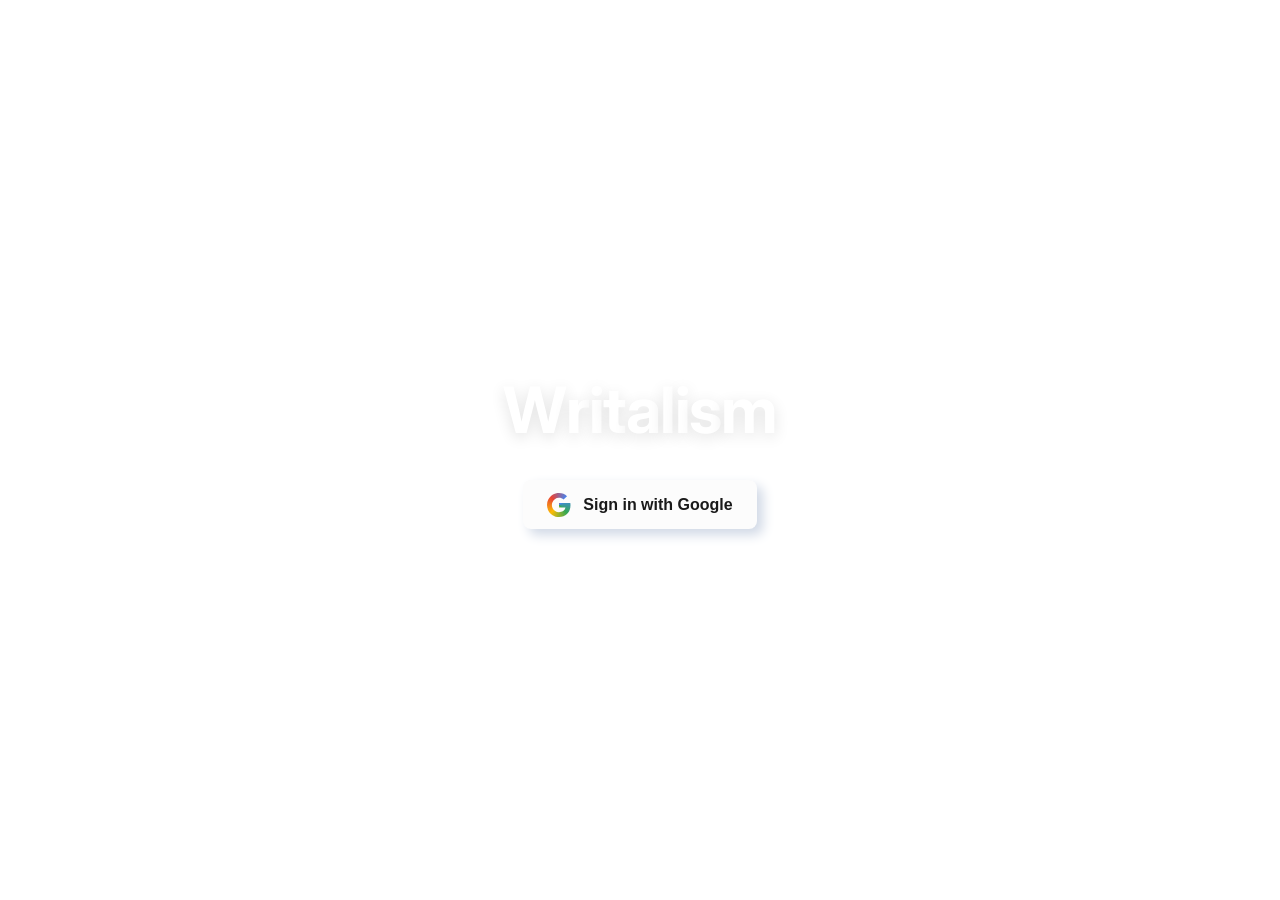
==== index.html @ 3e063fa2 "UI tweak: Update google logo to conic gradient, flat pure white background" ====
<!DOCTYPE html>
<html lang="en">
<head>
    <meta charset="UTF-8">
    <meta name="viewport" content="width=device-width, initial-scale=1.0">
    <title>Minimal Writing</title>
    <link href="https://fonts.googleapis.com/css2?family=Inter:wght@300;400;500;600&display=swap" rel="stylesheet">
    <link rel="stylesheet" href="style.css">
</head>
<body>
    <div id="login-screen">
        <div class="login-box">
            <h1 id="brand-title" class="split-text-anim">Writalism</h1>
            <button id="auth-button" class="neu-btn auth-btn">
                <div class="google-logo-gradient"></div>
                Sign in with Google
            </button>
        </div>
    </div>

    <div id="app" class="hidden">
        <button id="menu-toggle" class="icon-btn" aria-label="Toggle Menu">
            <svg viewBox="0 0 24 24" width="24" height="24" stroke="currentColor" stroke-width="2" fill="none"><line x1="3" y1="12" x2="21" y2="12"></line><line x1="3" y1="6" x2="21" y2="6"></line><line x1="3" y1="18" x2="21" y2="18"></line></svg>
        </button>

        <aside id="sidebar" class="sidebar">
            <div id="sidebar-pages" style="display: flex; flex-direction: column; flex: 1; overflow: hidden;">
                <div class="sidebar-header" style="justify-content: flex-end; padding-top: calc(2rem + 4px);">
                    <div style="display: flex; gap: 0.75rem;">
                        <button id="theme-toggle-btn" class="neu-btn" style="width: 40px; height: 40px; padding: 0;" title="Toggle Theme">
                            <svg class="sun-icon hidden" width="20" height="20" viewBox="0 0 24 24" fill="none" stroke="currentColor" stroke-width="2"><circle cx="12" cy="12" r="5"/><line x1="12" y1="1" x2="12" y2="3"/><line x1="12" y1="21" x2="12" y2="23"/><line x1="4.22" y1="4.22" x2="5.64" y2="5.64"/><line x1="18.36" y1="19.78" x2="19.78" y2="18.36"/><line x1="1" y1="12" x2="3" y2="12"/><line x1="21" y1="12" x2="23" y2="12"/><line x1="4.22" y1="19.78" x2="5.64" y2="18.36"/><line x1="18.36" y1="4.22" x2="19.78" y2="5.64"/></svg>
                            <svg class="moon-icon" width="20" height="20" viewBox="0 0 24 24" fill="none" stroke="currentColor" stroke-width="2"><path d="M21 12.79A9 9 0 1 1 11.21 3 7 7 0 0 0 21 12.79z"/></svg>
                        </button>
                        <button id="new-page-btn" class="neu-btn" style="width: 40px; height: 40px; padding: 0;" title="New Page">
                            <svg viewBox="0 0 24 24" width="20" height="20" stroke="currentColor" stroke-width="2" fill="none"><line x1="12" y1="5" x2="12" y2="19"></line><line x1="5" y1="12" x2="19" y2="12"></line></svg>
                        </button>
                    </div>
                </div>
                <div style="padding: 0 1.5rem 1rem; display: flex; flex-direction: column; gap: 0.5rem; margin-top: 1rem;">
                    <input type="text" id="page-search" placeholder="Search pages..." class="neu-input" style="padding: 0.6rem 1rem; font-size: 0.9rem;">
                    <select id="page-sort" class="neu-input" style="padding: 0.6rem 1rem; font-size: 0.9rem; width: 100%;">
                        <option value="edited-new">Edited (Newest)</option>
                        <option value="edited-old">Edited (Oldest)</option>
                        <option value="created-new">Created (Newest)</option>
                        <option value="created-old">Created (Oldest)</option>
                    </select>
                </div>
                <ul id="page-list" class="page-list">
                    <!-- Pages will be populated here -->
                </ul>
                <div class="sidebar-footer" style="display: flex; flex-direction: column; gap: 1rem; padding: 1.5rem; border-top: none; background: transparent;">
                    <button id="settings-btn" class="neu-btn" style="width: 100%; padding: 0.8rem; font-size: 0.95rem; font-weight: 600;">Settings</button>
                    <button id="logout-btn" class="neu-btn" style="width: 100%; padding: 0.8rem; font-size: 0.95rem; font-weight: 600;">Log out</button>
                </div>
            </div>

            <div id="sidebar-settings" class="hidden" style="display: flex; flex-direction: column; flex: 1; overflow: hidden; padding-top: calc(2rem + 48px + 1rem);">
                <div class="settings-scroll" id="settings-container">
                    <!-- Settings populated by JS -->
                </div>
            </div>
        </aside>

        <main class="main-content">
            <textarea id="page-title" class="page-title-input" placeholder="Page Title" rows="1" autocomplete="off"></textarea>
            <div id="editor" class="editor" contenteditable="true" placeholder="Start writing... Type @ for formatting"></div>
        </main>
        
        <div id="format-menu" class="format-menu hidden">
            <!-- Format options populated by JS -->
        </div>
    </div>

    <!-- Modals -->
    <div id="delete-modal" class="modal hidden">
        <div class="modal-content">
            <h3>Are you sure?</h3>
            <p>This page will be permanently deleted.</p>
            <div class="modal-actions">
                <button id="cancel-delete-btn" class="btn secondary">No, cancel</button>
                <button id="confirm-delete-btn" class="btn danger">Yes, delete</button>
            </div>
        </div>
    </div>



    <script src="app.js"></script>
</body>
</html>
---- style.css ----
:root {
    --bg-color: #fcfcfc;
    --text-color: #1a1a1a;
    --sidebar-bg: rgba(255, 255, 255, 0.85);
    --sidebar-border: #eaeaea;
    --primary-color: #3b82f6;
    --danger-color: #ef4444;
    --hover-bg: #f3f4f6;
    --font-family: 'Inter', sans-serif;
    --glass-blur: blur(16px);
    
    /* Typography Settings Defaults */
    --title-font: 'Inter'; --title-weight: 700; --title-size: 2.8rem;
    --h1-font: 'Inter'; --h1-weight: 700; --h1-size: 2.5rem;
    --h2-font: 'Inter'; --h2-weight: 600; --h2-size: 2rem;
    --h3-font: 'Inter'; --h3-weight: 500; --h3-size: 1.5rem;
    --h4-font: 'Inter'; --h4-weight: 500; --h4-size: 1.2rem;
    --body-font: 'Inter'; --body-weight: 400; --body-size: 1.1rem;
    --bullet-font: 'Inter'; --bullet-weight: 400; --bullet-size: 1rem;
    --alpha-font: 'Inter'; --alpha-weight: 400; --alpha-size: 1rem;
    --num-font: 'Inter'; --num-weight: 400; --num-size: 1rem;
    --quote-font: 'Inter'; --quote-weight: 400; --quote-size: 1.1rem;
    --code-font: 'monospace'; --code-weight: 400; --code-size: 0.9rem;
    
    /* Neumorphism Colors (Light) */
    --neu-bg: #f0f3f6;
    --neu-light: #ffffff;
    --neu-dark: #d1d9e6;
    --neu-shadow: 6px 6px 12px var(--neu-dark), -6px -6px 12px var(--neu-light);
    --neu-inner-shadow: inset 4px 4px 8px var(--neu-dark), inset -4px -4px 8px var(--neu-light);
}

* { box-sizing: border-box; margin: 0; padding: 0; }
body {
    font-family: var(--font-family);
    background-color: var(--bg-color);
    color: var(--text-color);
    overflow: hidden;
    height: 100vh;
}

.hidden { display: none !important; }

/* Login Screen */
#login-screen {
    display: flex;
    justify-content: center;
    align-items: center;
    height: 100vh;
    background: #ffffff;
}
.login-box {
    background: #ffffff;
    padding: 4rem 3rem;
    text-align: center;
    display: flex;
    flex-direction: column;
    align-items: center;
    min-width: 400px;
}
#brand-title {
    margin-bottom: 2rem; 
    font-weight: 700; 
    letter-spacing: -0.02em;
    font-size: 4rem;
    color: #ffffff;
    text-shadow: 0px 4px 15px rgba(0,0,0,0.12);
    display: flex;
    justify-content: center;
}

/* Google Auth Button */
.auth-btn {
    display: flex;
    align-items: center;
    gap: 0.75rem;
    padding: 0.8rem 1.5rem;
    font-size: 1rem;
    font-weight: 600;
    color: #555;
}
.google-logo-gradient {
    width: 24px;
    height: 24px;
    background: conic-gradient(from -45deg, #EA4335, #4285F4, #34A853, #FBBC05, #EA4335);
    mask-image: url('data:image/svg+xml;charset=US-ASCII,%3Csvg%20xmlns%3D%22http%3A%2F%2Fwww.w3.org%2F2000%2Fsvg%22%20viewBox%3D%220%200%2048%2048%22%3E%3Cpath%20d%3D%22M46.98%2024.55c0-1.57-.15-3.09-.38-4.55H24v9.02h12.94c-.58%202.96-2.26%205.48-4.78%207.18l7.73%206c4.51-4.18%207.09-10.36%207.09-17.65z%20M10.53%2028.59c-.48-1.45-.76-2.99-.76-4.59s.27-3.14.76-4.59l-7.98-6.19C.92%2016.46%200%2020.12%200%2024c0%203.88.92%207.54%202.56%2010.78l7.97-6.19z%20M24%209.5c3.54%200%206.71%201.22%209.21%203.6l6.85-6.85C35.9%202.38%2030.47%200%2024%200%2014.62%200%206.51%205.38%202.56%2013.22l7.98%206.19C12.43%2013.72%2017.74%209.5%2024%209.5z%20M24%2048c6.48%200%2011.93-2.13%2015.89-5.81l-7.73-6c-2.15%201.45-4.92%202.3-8.16%202.3-6.26%200-11.57-4.22-13.47-9.91l-7.98%206.19C6.51%2042.62%2014.62%2048%2024%2048z%22%2F%3E%3C%2Fsvg%3E');
    mask-size: cover;
    -webkit-mask-image: url('data:image/svg+xml;charset=US-ASCII,%3Csvg%20xmlns%3D%22http%3A%2F%2Fwww.w3.org%2F2000%2Fsvg%22%20viewBox%3D%220%200%2048%2048%22%3E%3Cpath%20d%3D%22M46.98%2024.55c0-1.57-.15-3.09-.38-4.55H24v9.02h12.94c-.58%202.96-2.26%205.48-4.78%207.18l7.73%206c4.51-4.18%207.09-10.36%207.09-17.65z%20M10.53%2028.59c-.48-1.45-.76-2.99-.76-4.59s.27-3.14.76-4.59l-7.98-6.19C.92%2016.46%200%2020.12%200%2024c0%203.88.92%207.54%202.56%2010.78l7.97-6.19z%20M24%209.5c3.54%200%206.71%201.22%209.21%203.6l6.85-6.85C35.9%202.38%2030.47%200%2024%200%2014.62%200%206.51%205.38%202.56%2013.22l7.98%206.19C12.43%2013.72%2017.74%209.5%2024%209.5z%20M24%2048c6.48%200%2011.93-2.13%2015.89-5.81l-7.73-6c-2.15%201.45-4.92%202.3-8.16%202.3-6.26%200-11.57-4.22-13.47-9.91l-7.98%206.19C6.51%2042.62%2014.62%2048%2024%2048z%22%2F%3E%3C%2Fsvg%3E');
    -webkit-mask-size: cover;
}

/* Split Text Animation */
.char {
    display: inline-block;
    opacity: 0;
    transform: translateY(20px);
    animation: splitPop 0.6s cubic-bezier(0.175, 0.885, 0.32, 1.275) forwards;
}
@keyframes splitPop {
    to { opacity: 1; transform: translateY(0); }
}
.btn {
    padding: 0.75rem 1.5rem;
    border-radius: 8px;
    border: none;
    font-weight: 500;
    cursor: pointer;
    transition: all 0.2s ease;
    font-family: var(--font-family);
    font-size: 1rem;
}
.btn.primary { background: var(--primary-color); color: white; }
.btn.primary:hover { opacity: 0.9; transform: translateY(-1px); }
.btn.danger { background: var(--danger-color); color: white; }
.btn.danger:hover { opacity: 0.9; }
.btn.secondary { background: var(--hover-bg); color: var(--text-color); }
.btn.secondary:hover { background: #e5e7eb; }
.btn.text-btn { background: none; color: #666; padding: 0.5rem; text-align: left; }
.btn.text-btn:hover { color: var(--text-color); background: var(--hover-bg); }

/* Layout */
#app {
    display: flex;
    height: 100vh;
    transition: transform 0.3s ease;
}

#menu-toggle {
    position: fixed;
    top: 2rem;
    left: 2rem;
    z-index: 100;
    width: 48px;
    height: 48px;
    background: var(--bg-color);
    border-radius: 50%;
    box-shadow: var(--neu-shadow);
    display: flex;
    align-items: center;
    justify-content: center;
    transition: all 0.3s ease;
    border: none;
    color: var(--text-color);
    cursor: pointer;
}
#menu-toggle:active {
    box-shadow: var(--neu-inner-shadow);
}
#menu-toggle.fade-out {
    opacity: 0;
    pointer-events: none;
}

/* Sidebar */
.sidebar {
    width: 320px;
    background: var(--sidebar-bg);
    border-right: 1px solid var(--sidebar-border);
    display: flex;
    flex-direction: column;
    position: absolute;
    left: -320px;
    top: 0;
    bottom: 0;
    z-index: 90;
    transition: left 0.3s cubic-bezier(0.4, 0, 0.2, 1);
}
.sidebar.open { left: 0; }

.sidebar-header {
    padding: 2rem 1.5rem 1.5rem 5rem;
    display: flex;
    justify-content: space-between;
    align-items: center;
}
.sidebar-header h2 { font-size: 1.25rem; font-weight: 600; color: #333; }
.icon-btn {
    background: none; border: none; cursor: pointer; color: #666;
    display: flex; align-items: center; justify-content: center;
    border-radius: 6px; padding: 6px; transition: 0.2s;
}
.icon-btn:hover { background: var(--hover-bg); color: var(--text-color); }

.page-list {
    list-style: none;
    flex: 1;
    overflow-y: auto;
    padding: 0 1rem;
}
.page-item {
    display: flex;
    justify-content: space-between;
    align-items: center;
    padding: 0.8rem 1rem;
    border-radius: 8px;
    cursor: pointer;
    transition: background 0.2s, transform 0.1s;
    margin-bottom: 0.25rem;
    color: #444;
}
.page-item:hover { background: var(--hover-bg); color: #111; }
.page-item.active { background: #eef2ff; color: var(--primary-color); font-weight: 500; }
.page-item .page-name {
    white-space: nowrap; overflow: hidden; text-overflow: ellipsis;
    font-size: 0.95rem; font-weight: 500;
}
.page-meta {
    font-size: 0.75rem; color: #888; margin-top: 0.25rem; line-height: 1.3;
}
.page-menu-btn { opacity: 0; align-self: flex-start; margin-top: 0.2rem; }
.page-item:hover .page-menu-btn, .page-item.active .page-menu-btn { opacity: 1; }
.page-menu-dropdown {
    position: absolute;
    background: white;
    border: 1px solid var(--sidebar-border);
    border-radius: 8px;
    box-shadow: 0 10px 25px rgba(0,0,0,0.1);
    z-index: 110;
    padding: 0.5rem;
    display: none;
    flex-direction: column;
    min-width: 120px;
}
.page-menu-dropdown.show { display: flex; animation: fadeIn 0.15s ease-out; }
@keyframes fadeIn { from { opacity: 0; transform: translateY(-5px); } to { opacity: 1; transform: translateY(0); } }
.page-menu-dropdown button {
    background: none; border: none; padding: 0.6rem 1rem;
    text-align: left; cursor: pointer; border-radius: 6px;
    font-family: var(--font-family); font-size: 0.9rem;
    color: var(--text-color);
    transition: background 0.1s;
}
.page-menu-dropdown button:hover { background: var(--hover-bg); }
.page-menu-dropdown button.delete { color: var(--danger-color); }

.sidebar-footer {
    padding: 1.5rem;
    display: flex;
    flex-direction: column;
    gap: 0.5rem;
}

/* Main Content */
.main-content {
    flex: 1;
    padding: 6rem 15% 4rem;
    overflow-y: auto;
    transition: margin-left 0.3s cubic-bezier(0.4, 0, 0.2, 1);
    background: var(--bg-color);
}
.sidebar.open ~ .main-content { margin-left: 320px; }

.page-title-input {
    width: 100%;
    border: none;
    outline: none;
    background: transparent;
    font-family: var(--title-font);
    font-weight: var(--title-weight);
    font-size: var(--title-size);
    color: var(--text-color);
    margin-bottom: 0.5rem;
    letter-spacing: -0.02em;
    line-height: 1.2;
    resize: none;
    overflow: hidden;
}
.page-title-input::placeholder { color: #ccc; }

.editor {
    min-height: 60vh;
    outline: none;
}
.editor[placeholder]:empty:before {
    content: attr(placeholder);
    color: #a0a0a0;
    cursor: text;
}
.editor > * {
    margin-bottom: 1em;
    line-height: 1.6;
}
.editor div, .editor p, .editor span {
    font-family: var(--body-font) !important;
    font-weight: var(--body-weight);
    font-size: var(--body-size) !important;
}
.editor h1, .editor h1 span { font-family: var(--h1-font) !important; font-weight: var(--h1-weight); font-size: var(--h1-size) !important; margin: 1.5em 0 0.5em; line-height: 1.2; letter-spacing: -0.02em; }
.editor h2, .editor h2 span { font-family: var(--h2-font) !important; font-weight: var(--h2-weight); font-size: var(--h2-size) !important; margin: 1.5em 0 0.5em; line-height: 1.3; letter-spacing: -0.01em; }
.editor h3, .editor h3 span { font-family: var(--h3-font) !important; font-weight: var(--h3-weight); font-size: var(--h3-size) !important; margin: 1.2em 0 0.5em; line-height: 1.4; }
.editor h4, .editor h4 span { font-family: var(--h4-font) !important; font-weight: var(--h4-weight); font-size: var(--h4-size) !important; margin: 1.2em 0 0.5em; line-height: 1.4; }
.editor blockquote, .editor blockquote div, .editor blockquote p, .editor blockquote span {
    font-family: var(--quote-font) !important; 
    font-weight: var(--quote-weight); 
    font-size: var(--quote-size) !important;
}
.editor blockquote {
    border-left: 2px solid #ccc;
    padding-left: 1rem; margin: 1.5em 0; color: #555; font-style: italic;
}
.editor .code-block {
    font-family: var(--code-font); font-weight: var(--code-weight); font-size: var(--code-size);
    background: #1e1e1e; color: #d4d4d4; padding: 1.25rem; border-radius: 8px; overflow-x: auto;
    margin: 1.5em 0; line-height: 1.5;
}
.editor ul { padding-left: 1.5rem; margin-bottom: 1em; }
.editor ol { padding-left: 1.5rem; margin-bottom: 1em; }
.editor ul li { font-family: var(--bullet-font); font-size: var(--bullet-size); font-weight: var(--bullet-weight); margin-bottom: 0.5em; line-height: 1.6;}
.editor ol li { font-family: var(--num-font); font-size: var(--num-size); font-weight: var(--num-weight); margin-bottom: 0.5em; line-height: 1.6;}
.editor ol[type="A"] li { font-family: var(--alpha-font); font-size: var(--alpha-size); font-weight: var(--alpha-weight); }

/* Modals */
.modal {
    position: fixed; top: 0; left: 0; right: 0; bottom: 0;
    background: rgba(0,0,0,0.3);
    backdrop-filter: blur(5px);
    -webkit-backdrop-filter: blur(5px);
    display: flex; justify-content: center; align-items: center;
    z-index: 200;
    opacity: 1; transition: opacity 0.2s;
}
.modal.hidden { opacity: 0; pointer-events: none; }
.modal-content {
    background: white; padding: 2.5rem; border-radius: 16px;
    box-shadow: 0 20px 50px rgba(0,0,0,0.15);
    width: 90%; max-width: 420px;
    transform: translateY(0); transition: transform 0.3s cubic-bezier(0.4, 0, 0.2, 1);
}
.modal.hidden .modal-content { transform: translateY(20px); }
.modal-content h3 { margin-bottom: 0.75rem; font-size: 1.5rem; font-weight: 600; }
.modal-content p { color: #666; margin-bottom: 2rem; line-height: 1.5; }
.modal-actions { display: flex; justify-content: flex-end; gap: 1rem; }

.settings-scroll { overflow-y: auto; flex: 1; margin-bottom: 0rem; padding-right: 1rem; padding-left: 0.5rem; display: flex; flex-direction: column; gap: 1rem; }
.settings-scroll::-webkit-scrollbar { width: 4px; }
.settings-scroll::-webkit-scrollbar-thumb { background: #ddd; border-radius: 4px; }

.setting-group { 
    background: var(--bg-color); 
    padding: 1.5rem; 
    border-radius: 16px; 
    box-shadow: var(--neu-shadow); 
    margin-bottom: 1rem; 
    border: none;
}
.setting-group h4 { margin-bottom: 1rem; font-weight: 600; color: var(--primary-color); font-size: 1.1rem; }
.setting-row { display: flex; flex-direction: column; gap: 0.5rem; margin-bottom: 1.25rem; }
.setting-row:last-child { margin-bottom: 0; }
.setting-row label { font-size: 0.8rem; color: #777; font-weight: 600; text-transform: uppercase; letter-spacing: 0.05em; margin-left: 0.2rem; }

/* Neumorphic UI Elements */
.neu-input {
    background: var(--bg-color);
    border: none;
    border-radius: 8px;
    padding: 0.75rem 1rem;
    color: var(--text-color);
    box-shadow: var(--neu-inner-shadow);
    outline: none;
    font-family: var(--font-family);
    transition: all 0.2s ease;
    appearance: none;
    width: 100%;
}
.neu-input:focus {
    box-shadow: inset 5px 5px 10px var(--neu-dark), inset -5px -5px 10px var(--neu-light);
}

.neu-btn {
    background: var(--bg-color);
    border: none;
    border-radius: 8px;
    color: var(--text-color);
    box-shadow: var(--neu-shadow);
    cursor: pointer;
    display: flex; align-items: center; justify-content: center;
    transition: all 0.1s ease;
}
.neu-btn:active {
    box-shadow: var(--neu-inner-shadow);
}
select.neu-input {
    appearance: none;
    background-image: url("data:image/svg+xml;charset=US-ASCII,%3Csvg%20xmlns%3D%22http%3A%2F%2Fwww.w3.org%2F2000%2Fsvg%22%20width%3D%2224%22%20height%3D%2224%22%20viewBox%3D%220%200%2024%2024%22%20fill%3D%22none%22%20stroke%3D%22%23666666%22%20stroke-width%3D%222%22%20stroke-linecap%3D%22round%22%20stroke-linejoin%3D%22round%22%3E%3Cpolyline%20points%3D%226%209%2012%2015%2018%209%22%3E%3C%2Fpolyline%3E%3C%2Fsvg%3E");
    background-repeat: no-repeat;
    background-position: right 1rem center;
    background-size: 1rem;
    padding-right: 2.5rem;
}
.setting-row select { appearance: none; }


@media (max-width: 768px) {
    .main-content { padding: 5rem 5% 2rem; }
    .sidebar.open ~ .main-content { margin-left: 0; }
}

/* @ Format Menu */
.format-menu {
    position: absolute;
    background: rgba(255, 255, 255, 0.95);
    backdrop-filter: var(--glass-blur);
    border: 1px solid var(--sidebar-border);
    border-radius: 12px;
    box-shadow: 0 12px 36px rgba(0,0,0,0.15);
    width: 160px;
    max-height: 240px;
    overflow-y: auto;
    z-index: 150;
    padding: 0.25rem;
    animation: fadeIn 0.15s ease-out;
}
.format-menu::-webkit-scrollbar { width: 6px; }
.format-menu::-webkit-scrollbar-thumb { background: #ccc; border-radius: 3px; }
.format-item {
    padding: 0.5rem;
    border-radius: 6px;
    cursor: pointer;
    transition: background 0.1s;
}
.format-item:hover, .format-item.selected {
    background: var(--hover-bg);
}
.format-item .f-title { font-weight: 500; font-size: 0.95rem; color: #222; }
.format-item .f-desc { font-size: 0.8rem; color: #777; margin-top: 0.2rem; }


body.dark-mode {
    --bg-color: #000000;
    --text-color: #a0a0a0;
    --sidebar-bg: #000000;
    --sidebar-border: #151515;
    --hover-bg: #111111;
    
    --neu-light: #151515;
    --neu-dark: #000000;
    --neu-shadow: 6px 6px 12px var(--neu-dark), -6px -6px 12px var(--neu-light);
    --neu-inner-shadow: inset 4px 4px 8px var(--neu-dark), inset -4px -4px 8px var(--neu-light);
}
body.dark-mode .sidebar-header h2,
body.dark-mode .page-item,
body.dark-mode .setting-group h4,
body.dark-mode .format-item .f-title {
    color: #a0a0a0;
}
body.dark-mode .page-item:hover,
body.dark-mode .page-item.active {
    color: #fff;
}
body.dark-mode .page-item.active {
    background: #1a1a1a;
}
body.dark-mode #login-screen {
    background: var(--bg-color);
}
body.dark-mode .login-box,
body.dark-mode .modal-content,
body.dark-mode .page-menu-dropdown,
body.dark-mode .format-menu {
    background: #0a0a0a;
    border-color: #222;
    color: #a0a0a0;
}
body.dark-mode .login-box {
    background: var(--bg-color);
}
body.dark-mode #brand-title {
    color: var(--bg-color);
    text-shadow: 0px 4px 15px rgba(255,255,255,0.12);
}
body.dark-mode .setting-group {
    background: var(--bg-color);
}
body.dark-mode .page-meta {
    color: #666;
}
body.dark-mode select.neu-input {
    background-image: url("data:image/svg+xml;charset=US-ASCII,%3Csvg%20xmlns%3D%22http%3A%2F%2Fwww.w3.org%2F2000%2Fsvg%22%20width%3D%2224%22%20height%3D%2224%22%20viewBox%3D%220%200%2024%2024%22%20fill%3D%22none%22%20stroke%3D%22%23a0a0a0%22%20stroke-width%3D%222%22%20stroke-linecap%3D%22round%22%20stroke-linejoin%3D%22round%22%3E%3Cpolyline%20points%3D%226%209%2012%2015%2018%209%22%3E%3C%2Fpolyline%3E%3C%2Fsvg%3E");
}
body.dark-mode .editor .code-block {
    background: #252525;
    color: #d4d4d4;
    border: 1px solid #333;
}
body.dark-mode .editor blockquote {
    border-left-color: #fff;
}
body.dark-mode #theme-select {
    background: #000 !important;
    color: #a0a0a0;
}
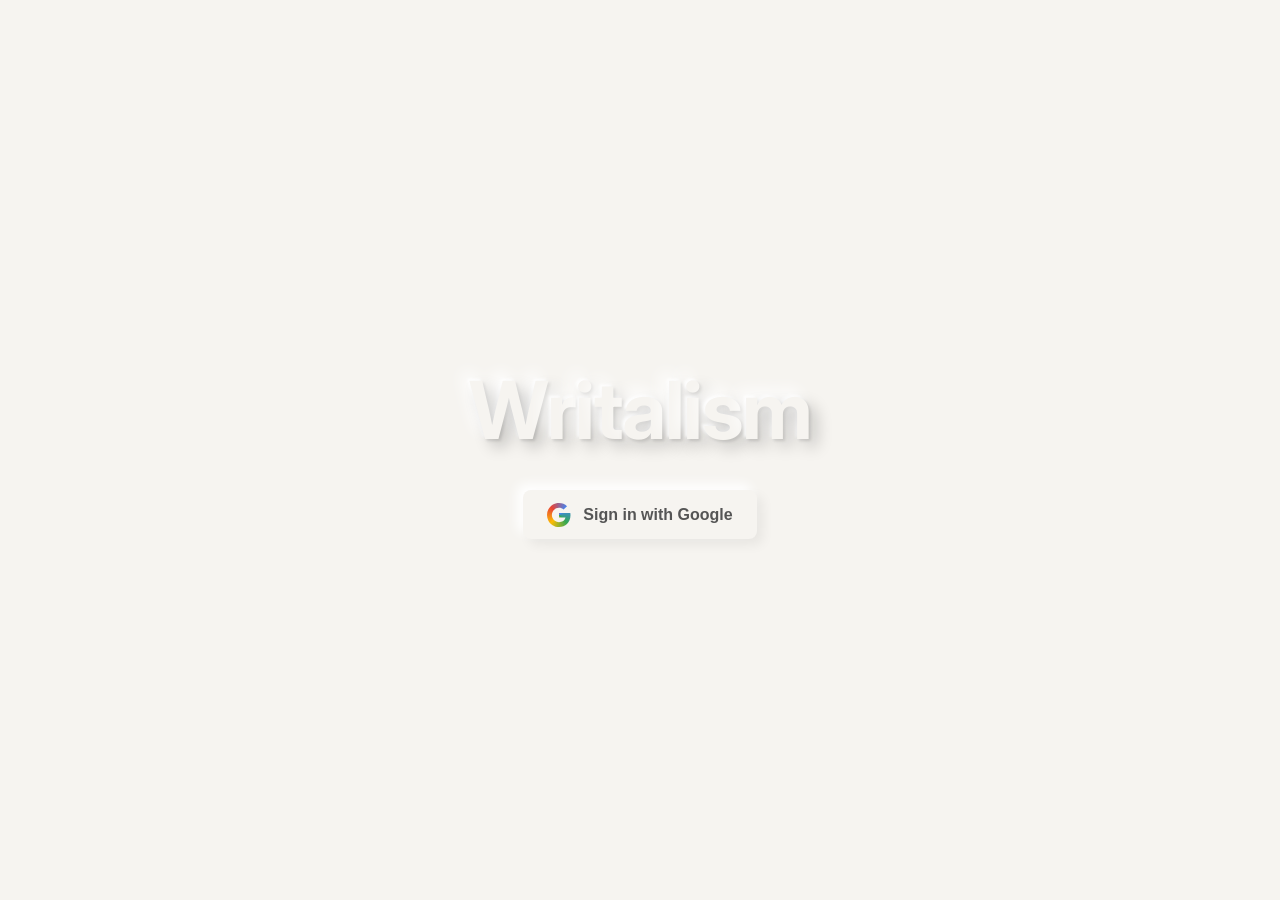
==== commit cf8b8b8a: "Enhance UI with neumorphic dropdowns, specular effects, and mobile layout fixes" ====
--- a/index.html
+++ b/index.html
@@ -54,8 +54,8 @@
                 </div>
             </div>
 
-            <div id="sidebar-settings" class="hidden" style="display: flex; flex-direction: column; flex: 1; overflow: hidden; padding-top: calc(2rem + 48px + 1rem);">
-                <div class="settings-scroll" id="settings-container">
+            <div id="sidebar-settings" class="hidden" style="display: flex; flex-direction: column; flex: 1; overflow: hidden;">
+                <div class="settings-scroll" id="settings-container" style="padding-top: calc(2rem + 48px + 1rem); padding-bottom: 2rem;">
                     <!-- Settings populated by JS -->
                 </div>
             </div>
--- a/style.css
+++ b/style.css
@@ -47,10 +47,10 @@
     justify-content: center;
     align-items: center;
     height: 100vh;
-    background: #ffffff;
+    background: #f6f4f0;
 }
 .login-box {
-    background: #ffffff;
+    background: #f6f4f0;
     padding: 4rem 3rem;
     text-align: center;
     display: flex;
@@ -62,15 +62,22 @@
     margin-bottom: 2rem; 
     font-weight: 700; 
     letter-spacing: -0.02em;
-    font-size: 4rem;
-    color: #ffffff;
-    text-shadow: 0px 4px 15px rgba(0,0,0,0.12);
+    font-size: 5rem;
+    color: #f6f4f0;
+    /* Neumorphic raised text effect */
+    text-shadow: 
+        8px 8px 16px rgba(0, 0, 0, 0.2),
+        -8px -8px 16px rgba(255, 255, 255, 1),
+        2px 2px 3px rgba(0, 0, 0, 0.12),
+        -2px -2px 3px rgba(255, 255, 255, 1);
     display: flex;
     justify-content: center;
 }
-
-/* Google Auth Button */
-.auth-btn {
+#brand-title .char {
+    display: inline-block;
+}
+
+#login-screen .auth-btn {
     display: flex;
     align-items: center;
     gap: 0.75rem;
@@ -78,6 +85,17 @@
     font-size: 1rem;
     font-weight: 600;
     color: #555;
+    background: #f6f4f0;
+    box-shadow: 6px 6px 12px rgba(0, 0, 0, 0.06), -6px -6px 12px rgba(255, 255, 255, 1);
+    transition: all 0.3s cubic-bezier(0.175, 0.885, 0.32, 1.275);
+}
+#login-screen .auth-btn:hover {
+    transform: scale(1.03);
+    box-shadow: 10px 10px 20px rgba(0, 0, 0, 0.08), -10px -10px 20px rgba(255, 255, 255, 1);
+}
+#login-screen .auth-btn:active {
+    transform: scale(0.98);
+    box-shadow: inset 4px 4px 8px rgba(0,0,0,0.06), inset -4px -4px 8px rgba(255,255,255,1);
 }
 .google-logo-gradient {
     width: 24px;
@@ -122,6 +140,8 @@
 #app {
     display: flex;
     height: 100vh;
+    width: 100vw;
+    overflow: hidden;
     transition: transform 0.3s ease;
 }
 
@@ -155,7 +175,7 @@
 .sidebar {
     width: 320px;
     background: var(--sidebar-bg);
-    border-right: 1px solid var(--sidebar-border);
+    box-shadow: 10px 0 20px var(--neu-dark);
     display: flex;
     flex-direction: column;
     position: absolute;
@@ -245,10 +265,10 @@
     flex: 1;
     padding: 6rem 15% 4rem;
     overflow-y: auto;
-    transition: margin-left 0.3s cubic-bezier(0.4, 0, 0.2, 1);
-    background: var(--bg-color);
-}
-.sidebar.open ~ .main-content { margin-left: 320px; }
+    transition: transform 0.3s cubic-bezier(0.4, 0, 0.2, 1);
+    background: var(--bg-color);
+}
+.sidebar.open ~ .main-content { transform: translateX(320px); }
 
 .page-title-input {
     width: 100%;
@@ -355,7 +375,7 @@
     border-radius: 8px;
     padding: 0.75rem 1rem;
     color: var(--text-color);
-    box-shadow: var(--neu-inner-shadow);
+    box-shadow: inset 2px 2px 5px var(--neu-dark), inset -2px -2px 5px var(--neu-light);
     outline: none;
     font-family: var(--font-family);
     transition: all 0.2s ease;
@@ -363,7 +383,7 @@
     width: 100%;
 }
 .neu-input:focus {
-    box-shadow: inset 5px 5px 10px var(--neu-dark), inset -5px -5px 10px var(--neu-light);
+    box-shadow: inset 4px 4px 8px var(--neu-dark), inset -4px -4px 8px var(--neu-light);
 }
 
 .neu-btn {
@@ -386,13 +406,20 @@
     background-position: right 1rem center;
     background-size: 1rem;
     padding-right: 2.5rem;
+    box-shadow: var(--neu-shadow);
+    cursor: pointer;
+}
+select.neu-input:focus {
+    box-shadow: var(--neu-shadow);
+}
+select.neu-input:active {
+    box-shadow: var(--neu-inner-shadow);
 }
 .setting-row select { appearance: none; }
 
 
 @media (max-width: 768px) {
     .main-content { padding: 5rem 5% 2rem; }
-    .sidebar.open ~ .main-content { margin-left: 0; }
 }
 
 /* @ Format Menu */
@@ -464,9 +491,12 @@
 body.dark-mode .login-box {
     background: var(--bg-color);
 }
-body.dark-mode #brand-title {
-    color: var(--bg-color);
-    text-shadow: 0px 4px 15px rgba(255,255,255,0.12);
+body.dark-mode #brand-title .char {
+    background: var(--bg-color);
+    box-shadow: 6px 6px 15px rgba(0,0,0,0.8), -6px -6px 15px rgba(255,255,255,0.05);
+    border-color: rgba(255,255,255,0.05);
+    color: #1a1a1a;
+    text-shadow: 1px 1px 1px rgba(255,255,255,0.1), -1px -1px 1px rgba(0,0,0,0.8);
 }
 body.dark-mode .setting-group {
     background: var(--bg-color);
@@ -489,3 +519,81 @@
     background: #000 !important;
     color: #a0a0a0;
 }
+/* Custom Select */
+.custom-select-wrapper {
+    position: relative;
+    width: 100%;
+}
+.custom-select-trigger {
+    background: var(--bg-color);
+    border: none;
+    border-radius: 8px;
+    padding: 0.75rem 1rem;
+    color: var(--text-color);
+    box-shadow: var(--neu-shadow);
+    font-family: var(--font-family);
+    transition: all 0.2s ease;
+    width: 100%;
+    text-align: left;
+    cursor: pointer;
+    display: flex;
+    justify-content: space-between;
+    align-items: center;
+    font-size: 0.9rem;
+}
+.custom-select-trigger:active {
+    box-shadow: var(--neu-inner-shadow);
+}
+.custom-select-trigger::after {
+    content: '';
+    width: 0; 
+    height: 0; 
+    border-left: 5px solid transparent;
+    border-right: 5px solid transparent;
+    border-top: 5px solid #666;
+    transition: transform 0.2s;
+    margin-left: 10px;
+}
+.custom-select-wrapper.open .custom-select-trigger::after {
+    transform: rotate(180deg);
+}
+
+.custom-select-options {
+    position: absolute;
+    top: calc(100% + 0.5rem);
+    left: 0;
+    right: 0;
+    background: var(--bg-color);
+    border-radius: 8px;
+    box-shadow: var(--neu-shadow);
+    z-index: 1000;
+    opacity: 0;
+    visibility: hidden;
+    transform: translateY(-10px);
+    transition: all 0.2s ease;
+    overflow-y: auto;
+    max-height: 250px;
+    padding: 0.5rem 0;
+}
+.custom-select-options::-webkit-scrollbar { width: 4px; }
+.custom-select-options::-webkit-scrollbar-thumb { background: #ddd; border-radius: 4px; }
+
+.custom-select-wrapper.open .custom-select-options {
+    opacity: 1;
+    visibility: visible;
+    transform: translateY(0);
+}
+.custom-select-option {
+    padding: 0.75rem 1rem;
+    cursor: pointer;
+    color: var(--text-color);
+    transition: background 0.2s;
+    font-size: 0.9rem;
+}
+.custom-select-option:hover {
+    background: var(--hover-bg);
+}
+.custom-select-option.selected {
+    font-weight: 600;
+    color: var(--primary-color);
+}
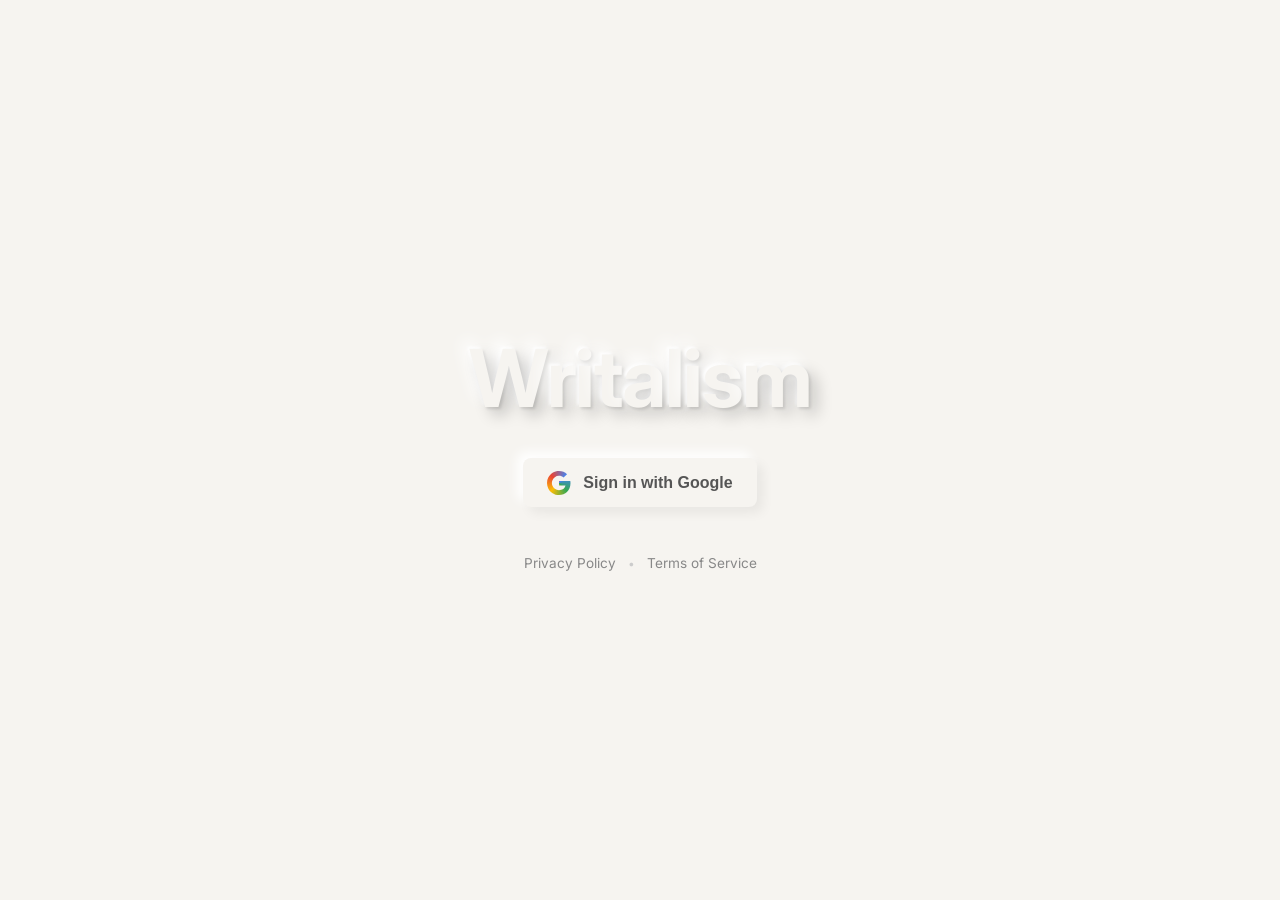
==== commit 6bf066f2: "feat: add privacy policy and terms of service with Google OAuth data protection disclosures" ====
--- a/index.html
+++ b/index.html
@@ -15,6 +15,11 @@
                 <div class="google-logo-gradient"></div>
                 Sign in with Google
             </button>
+            <div class="login-footer">
+                <a href="privacy.html" class="legal-link">Privacy Policy</a>
+                <span class="legal-dot">•</span>
+                <a href="terms.html" class="legal-link">Terms of Service</a>
+            </div>
         </div>
     </div>
 
@@ -58,6 +63,11 @@
                 <div class="settings-scroll" id="settings-container" style="padding-top: calc(2rem + 48px + 1rem); padding-bottom: 2rem;">
                     <!-- Settings populated by JS -->
                 </div>
+                <div style="padding: 1.25rem; text-align: center; font-size: 0.8rem; color: #888; border-top: 1px solid var(--sidebar-border);">
+                    <a href="privacy.html" target="_blank" style="color: inherit; text-decoration: none;">Privacy Policy</a>
+                    <span style="margin: 0 0.5rem; color: #ccc;">•</span>
+                    <a href="terms.html" target="_blank" style="color: inherit; text-decoration: none;">Terms of Service</a>
+                </div>
             </div>
         </aside>
 
--- a/style.css
+++ b/style.css
@@ -107,6 +107,31 @@
     -webkit-mask-size: cover;
 }
 
+.login-footer {
+    margin-top: 3rem;
+    display: flex;
+    align-items: center;
+    justify-content: center;
+    gap: 0.75rem;
+    font-size: 0.85rem;
+}
+
+.legal-link {
+    color: #888;
+    text-decoration: none;
+    transition: color 0.2s ease;
+}
+
+.legal-link:hover {
+    color: #333;
+    text-decoration: underline;
+}
+
+.legal-dot {
+    color: #ccc;
+    font-size: 0.75rem;
+}
+
 /* Split Text Animation */
 .char {
     display: inline-block;
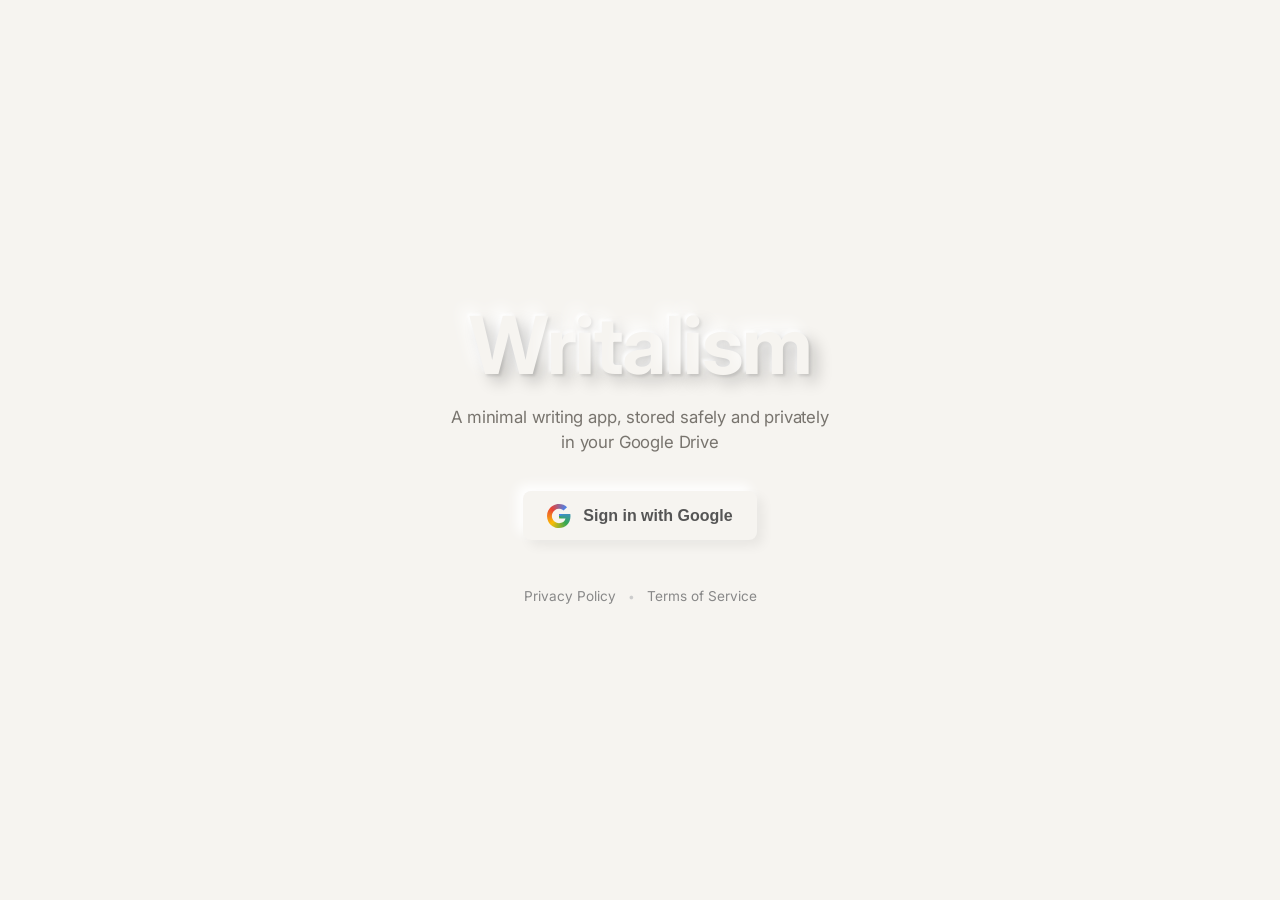
==== commit 9b5ec367: "feat: add tagline to login screen" ====
--- a/index.html
+++ b/index.html
@@ -11,6 +11,7 @@
     <div id="login-screen">
         <div class="login-box">
             <h1 id="brand-title" class="split-text-anim">Writalism</h1>
+            <p class="brand-tagline">A minimal writing app, stored safely and privately in your Google Drive</p>
             <button id="auth-button" class="neu-btn auth-btn">
                 <div class="google-logo-gradient"></div>
                 Sign in with Google
--- a/style.css
+++ b/style.css
@@ -59,7 +59,7 @@
     min-width: 400px;
 }
 #brand-title {
-    margin-bottom: 2rem; 
+    margin-bottom: 0.75rem; 
     font-weight: 700; 
     letter-spacing: -0.02em;
     font-size: 5rem;
@@ -75,6 +75,16 @@
 }
 #brand-title .char {
     display: inline-block;
+}
+
+.brand-tagline {
+    font-size: 1.05rem;
+    font-weight: 400;
+    color: #78746e;
+    margin-bottom: 2.25rem;
+    max-width: 380px;
+    line-height: 1.5;
+    letter-spacing: -0.01em;
 }
 
 #login-screen .auth-btn {
@@ -516,6 +526,9 @@
 body.dark-mode .login-box {
     background: var(--bg-color);
 }
+body.dark-mode .brand-tagline {
+    color: #8c8a85;
+}
 body.dark-mode #brand-title .char {
     background: var(--bg-color);
     box-shadow: 6px 6px 15px rgba(0,0,0,0.8), -6px -6px 15px rgba(255,255,255,0.05);
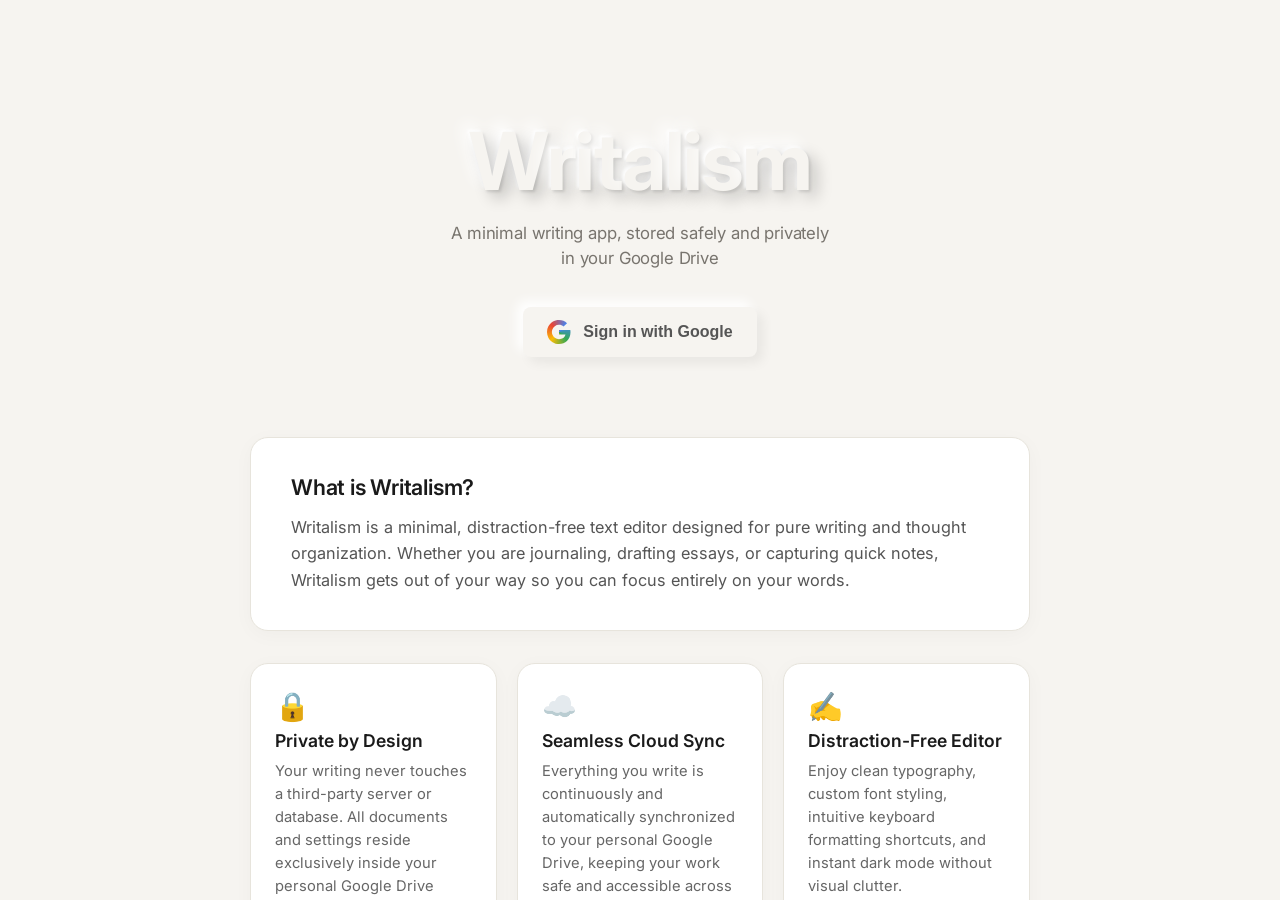
==== commit 53dfdadb: "feat: add public landing page content and update app title metadata" ====
--- a/index.html
+++ b/index.html
@@ -3,24 +3,73 @@
 <head>
     <meta charset="UTF-8">
     <meta name="viewport" content="width=device-width, initial-scale=1.0">
-    <title>Minimal Writing</title>
-    <link href="https://fonts.googleapis.com/css2?family=Inter:wght@300;400;500;600&display=swap" rel="stylesheet">
+    <title>Writalism — Minimalist Writing App</title>
+    <meta name="application-name" content="Writalism">
+    <meta name="description" content="Writalism is a minimal, distraction-free writing app that stores your notes safely and privately in your personal Google Drive.">
+    <meta property="og:title" content="Writalism — Minimalist Writing App">
+    <meta property="og:description" content="A minimal writing app, stored safely and privately in your Google Drive.">
+    <meta property="og:site_name" content="Writalism">
+    <link href="https://fonts.googleapis.com/css2?family=Inter:wght@300;400;500;600;700&display=swap" rel="stylesheet">
     <link rel="stylesheet" href="style.css">
 </head>
 <body>
     <div id="login-screen">
-        <div class="login-box">
-            <h1 id="brand-title" class="split-text-anim">Writalism</h1>
-            <p class="brand-tagline">A minimal writing app, stored safely and privately in your Google Drive</p>
-            <button id="auth-button" class="neu-btn auth-btn">
-                <div class="google-logo-gradient"></div>
-                Sign in with Google
-            </button>
-            <div class="login-footer">
-                <a href="privacy.html" class="legal-link">Privacy Policy</a>
-                <span class="legal-dot">•</span>
-                <a href="terms.html" class="legal-link">Terms of Service</a>
-            </div>
+        <div class="landing-container">
+            <header class="landing-hero">
+                <div class="login-box">
+                    <h1 id="brand-title" class="split-text-anim">Writalism</h1>
+                    <p class="brand-tagline">A minimal writing app, stored safely and privately in your Google Drive</p>
+                    <button id="auth-button" class="neu-btn auth-btn">
+                        <div class="google-logo-gradient"></div>
+                        Sign in with Google
+                    </button>
+                </div>
+            </header>
+
+            <section class="landing-content">
+                <div class="landing-section">
+                    <h2>What is Writalism?</h2>
+                    <p>
+                        Writalism is a minimal, distraction-free text editor designed for pure writing and thought organization. Whether you are journaling, drafting essays, or capturing quick notes, Writalism gets out of your way so you can focus entirely on your words.
+                    </p>
+                </div>
+
+                <div class="landing-grid">
+                    <div class="landing-card">
+                        <div class="landing-card-icon">🔒</div>
+                        <h3>Private by Design</h3>
+                        <p>Your writing never touches a third-party server or database. All documents and settings reside exclusively inside your personal Google Drive application data folder.</p>
+                    </div>
+
+                    <div class="landing-card">
+                        <div class="landing-card-icon">☁️</div>
+                        <h3>Seamless Cloud Sync</h3>
+                        <p>Everything you write is continuously and automatically synchronized to your personal Google Drive, keeping your work safe and accessible across your devices.</p>
+                    </div>
+
+                    <div class="landing-card">
+                        <div class="landing-card-icon">✍️</div>
+                        <h3>Distraction-Free Editor</h3>
+                        <p>Enjoy clean typography, custom font styling, intuitive keyboard formatting shortcuts, and instant dark mode without visual clutter.</p>
+                    </div>
+                </div>
+
+                <div class="landing-section">
+                    <h2>How We Use Google Data</h2>
+                    <p>
+                        Writalism requests only the <code>drive.appdata</code> permission to create and update a dedicated configuration file (<code>minimal_writing_data.json</code>) inside your personal Google Drive. We do not access your personal files, emails, or contacts. Your data is never sold, shared, or used to train artificial intelligence models.
+                    </p>
+                </div>
+            </section>
+
+            <footer class="landing-footer">
+                <div class="footer-links">
+                    <a href="privacy.html" class="legal-link">Privacy Policy</a>
+                    <span class="legal-dot">•</span>
+                    <a href="terms.html" class="legal-link">Terms of Service</a>
+                </div>
+                <p class="footer-copy">&copy; 2026 Writalism. All rights reserved.</p>
+            </footer>
         </div>
     </div>
 
--- a/style.css
+++ b/style.css
@@ -41,22 +41,137 @@
 
 .hidden { display: none !important; }
 
-/* Login Screen */
+/* Login Screen & Public Landing Page */
 #login-screen {
     display: flex;
     justify-content: center;
-    align-items: center;
+    align-items: flex-start;
+    min-height: 100vh;
     height: 100vh;
+    overflow-y: auto;
     background: #f6f4f0;
-}
+    padding: 2rem 1.5rem 5rem;
+    box-sizing: border-box;
+}
+
+.landing-container {
+    width: 100%;
+    max-width: 780px;
+    margin: 0 auto;
+    display: flex;
+    flex-direction: column;
+    align-items: center;
+}
+
+.landing-hero {
+    width: 100%;
+    display: flex;
+    justify-content: center;
+    padding: 3.5rem 0 2rem;
+}
+
 .login-box {
     background: #f6f4f0;
-    padding: 4rem 3rem;
+    padding: 1.5rem;
     text-align: center;
     display: flex;
     flex-direction: column;
     align-items: center;
-    min-width: 400px;
+    width: 100%;
+    max-width: 500px;
+}
+
+.landing-content {
+    width: 100%;
+    margin-top: 1.5rem;
+    display: flex;
+    flex-direction: column;
+    gap: 2rem;
+}
+
+.landing-section {
+    background: #ffffff;
+    padding: 2.25rem 2.5rem;
+    border-radius: 18px;
+    border: 1px solid #e7e4dc;
+    box-shadow: 0 4px 20px rgba(0, 0, 0, 0.03);
+}
+
+.landing-section h2 {
+    font-size: 1.35rem;
+    font-weight: 600;
+    margin-bottom: 0.85rem;
+    color: #1a1a1a;
+    letter-spacing: -0.01em;
+}
+
+.landing-section p {
+    font-size: 1.02rem;
+    line-height: 1.65;
+    color: #555555;
+}
+
+.landing-section code {
+    font-family: monospace;
+    background: #f0ece5;
+    padding: 0.15rem 0.4rem;
+    border-radius: 4px;
+    font-size: 0.9em;
+}
+
+.landing-grid {
+    display: grid;
+    grid-template-columns: repeat(auto-fit, minmax(220px, 1fr));
+    gap: 1.25rem;
+    width: 100%;
+}
+
+.landing-card {
+    background: #ffffff;
+    padding: 1.75rem 1.5rem;
+    border-radius: 18px;
+    border: 1px solid #e7e4dc;
+    box-shadow: 0 4px 20px rgba(0, 0, 0, 0.03);
+    display: flex;
+    flex-direction: column;
+    gap: 0.6rem;
+}
+
+.landing-card-icon {
+    font-size: 1.75rem;
+    line-height: 1;
+}
+
+.landing-card h3 {
+    font-size: 1.1rem;
+    font-weight: 600;
+    color: #1a1a1a;
+}
+
+.landing-card p {
+    font-size: 0.92rem;
+    line-height: 1.55;
+    color: #666666;
+}
+
+.landing-footer {
+    margin-top: 3.5rem;
+    display: flex;
+    flex-direction: column;
+    align-items: center;
+    gap: 0.75rem;
+}
+
+.footer-links {
+    display: flex;
+    align-items: center;
+    gap: 0.75rem;
+    font-size: 0.9rem;
+}
+
+.footer-copy {
+    font-size: 0.8rem;
+    color: #999999;
 }
 #brand-title {
     margin-bottom: 0.75rem; 
@@ -529,6 +644,27 @@
 body.dark-mode .brand-tagline {
     color: #8c8a85;
 }
+body.dark-mode .landing-section,
+body.dark-mode .landing-card {
+    background: #141414;
+    border-color: #262626;
+    box-shadow: 0 4px 20px rgba(0, 0, 0, 0.4);
+}
+body.dark-mode .landing-section h2,
+body.dark-mode .landing-card h3 {
+    color: #e5e5e5;
+}
+body.dark-mode .landing-section p,
+body.dark-mode .landing-card p {
+    color: #999999;
+}
+body.dark-mode .landing-section code {
+    background: #222222;
+    color: #d4d4d4;
+}
+body.dark-mode .footer-copy {
+    color: #666666;
+}
 body.dark-mode #brand-title .char {
     background: var(--bg-color);
     box-shadow: 6px 6px 15px rgba(0,0,0,0.8), -6px -6px 15px rgba(255,255,255,0.05);
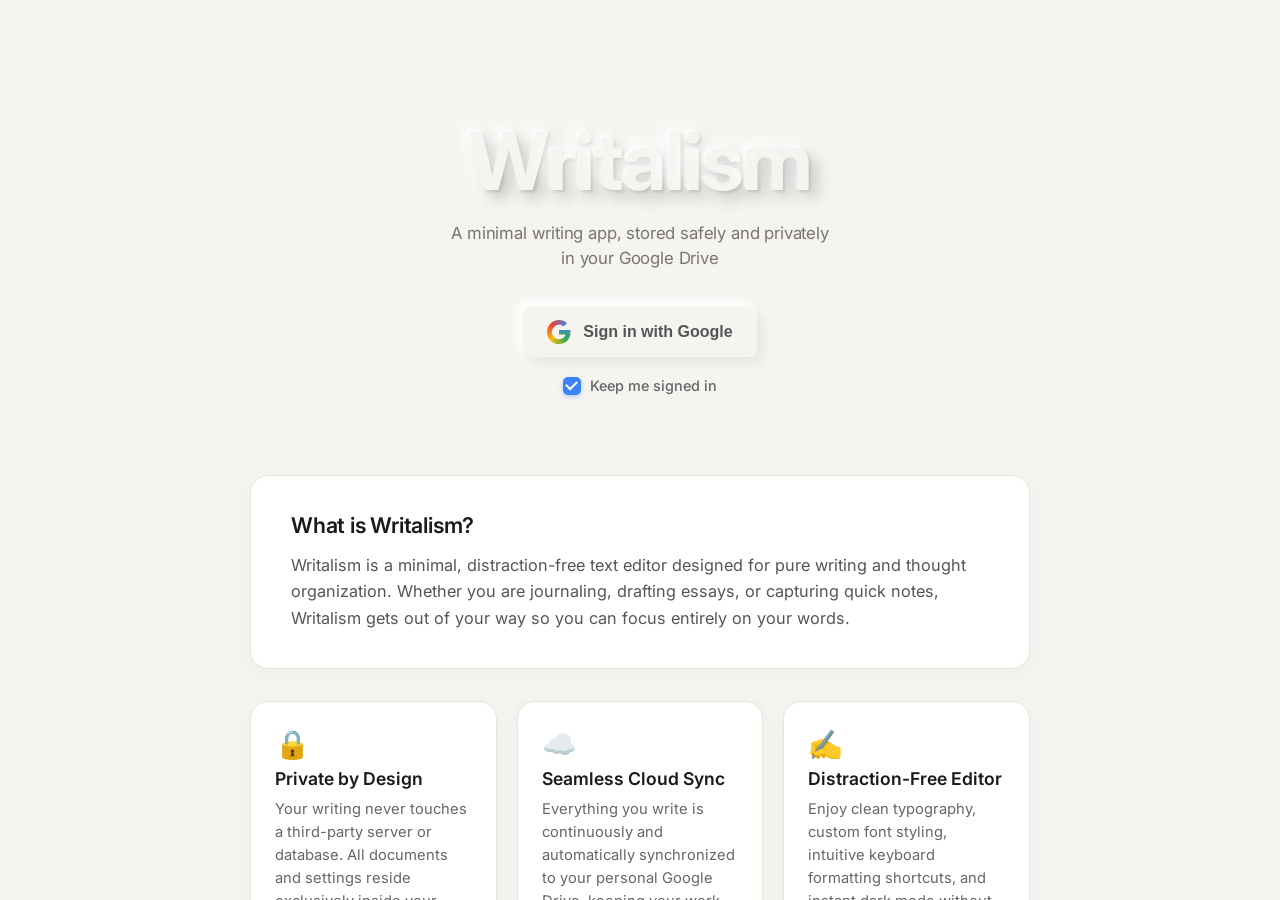
==== commit 5e6ebc46: "feat: add persistent sessions, offline note caching, and keep-signed-in setting" ====
--- a/index.html
+++ b/index.html
@@ -23,6 +23,13 @@
                         <div class="google-logo-gradient"></div>
                         Sign in with Google
                     </button>
+                    <div class="login-session-option">
+                        <label class="session-checkbox-label" title="Keep session active and renew Google Drive authorization seamlessly">
+                            <input type="checkbox" id="keep-signed-in-login" checked>
+                            <span class="custom-check-box"></span>
+                            <span class="checkbox-text">Keep me signed in</span>
+                        </label>
+                    </div>
                 </div>
             </header>
 
@@ -77,6 +84,12 @@
         <button id="menu-toggle" class="icon-btn" aria-label="Toggle Menu">
             <svg viewBox="0 0 24 24" width="24" height="24" stroke="currentColor" stroke-width="2" fill="none"><line x1="3" y1="12" x2="21" y2="12"></line><line x1="3" y1="6" x2="21" y2="6"></line><line x1="3" y1="18" x2="21" y2="18"></line></svg>
         </button>
+
+        <div id="sync-status" class="sync-status-pill hidden" title="Google Drive sync status">
+            <span class="sync-dot"></span>
+            <span class="sync-text">Saved</span>
+            <button id="reconnect-btn" class="reconnect-pill-btn hidden">Reconnect</button>
+        </div>
 
         <aside id="sidebar" class="sidebar">
             <div id="sidebar-pages" style="display: flex; flex-direction: column; flex: 1; overflow: hidden;">
--- a/style.css
+++ b/style.css
@@ -232,6 +232,62 @@
     -webkit-mask-size: cover;
 }
 
+.login-session-option {
+    margin-top: 1.25rem;
+    display: flex;
+    justify-content: center;
+}
+
+.session-checkbox-label {
+    display: inline-flex;
+    align-items: center;
+    gap: 0.6rem;
+    cursor: pointer;
+    user-select: none;
+    font-size: 0.9rem;
+    color: #666;
+    transition: color 0.2s ease;
+}
+
+.session-checkbox-label:hover {
+    color: #222;
+}
+
+.session-checkbox-label input[type="checkbox"] {
+    display: none;
+}
+
+.custom-check-box {
+    width: 18px;
+    height: 18px;
+    border-radius: 5px;
+    background: #f6f4f0;
+    box-shadow: inset 2px 2px 4px rgba(0,0,0,0.1), inset -2px -2px 4px rgba(255,255,255,1);
+    display: inline-flex;
+    align-items: center;
+    justify-content: center;
+    position: relative;
+    transition: all 0.2s ease;
+}
+
+.session-checkbox-label input[type="checkbox"]:checked + .custom-check-box {
+    background: var(--primary-color);
+    box-shadow: 0 2px 5px rgba(59, 130, 246, 0.35);
+}
+
+.session-checkbox-label input[type="checkbox"]:checked + .custom-check-box::after {
+    content: '';
+    width: 5px;
+    height: 9px;
+    border: solid #ffffff;
+    border-width: 0 2px 2px 0;
+    transform: rotate(45deg) translate(-1px, -1px);
+}
+
+.checkbox-text {
+    font-weight: 500;
+}
+
 .login-footer {
     margin-top: 3rem;
     display: flex;
@@ -319,6 +375,77 @@
 #menu-toggle.fade-out {
     opacity: 0;
     pointer-events: none;
+}
+
+/* Floating Sync Status Pill */
+.sync-status-pill {
+    position: fixed;
+    top: 2rem;
+    right: 2rem;
+    z-index: 80;
+    height: 38px;
+    padding: 0 1rem;
+    border-radius: 20px;
+    background: var(--bg-color);
+    box-shadow: var(--neu-shadow);
+    display: flex;
+    align-items: center;
+    gap: 0.6rem;
+    font-size: 0.85rem;
+    font-weight: 500;
+    color: var(--text-color);
+    transition: all 0.3s ease;
+    user-select: none;
+}
+
+.sync-status-pill.fade-out:not(.warning):not(.error) {
+    opacity: 0;
+    pointer-events: none;
+}
+
+.sync-dot {
+    width: 8px;
+    height: 8px;
+    border-radius: 50%;
+    background: #10b981;
+    transition: background 0.3s ease;
+}
+
+.sync-status-pill.syncing .sync-dot {
+    background: #3b82f6;
+    animation: sync-pulse 1.2s infinite ease-in-out;
+}
+
+.sync-status-pill.warning .sync-dot,
+.sync-status-pill.error .sync-dot {
+    background: #f59e0b;
+}
+
+@keyframes sync-pulse {
+    0%, 100% { transform: scale(0.9); opacity: 0.6; }
+    50% { transform: scale(1.3); opacity: 1; }
+}
+
+.reconnect-pill-btn {
+    background: var(--primary-color);
+    color: #fff;
+    border: none;
+    border-radius: 12px;
+    padding: 0.25rem 0.65rem;
+    font-size: 0.75rem;
+    font-weight: 600;
+    cursor: pointer;
+    margin-left: 0.25rem;
+    transition: all 0.2s ease;
+}
+
+.reconnect-pill-btn:hover {
+    filter: brightness(1.1);
+    transform: scale(1.05);
+}
+
+.reconnect-pill-btn:active {
+    transform: scale(0.95);
 }
 
 /* Sidebar */
@@ -518,6 +645,65 @@
 .setting-row:last-child { margin-bottom: 0; }
 .setting-row label { font-size: 0.8rem; color: #777; font-weight: 600; text-transform: uppercase; letter-spacing: 0.05em; margin-left: 0.2rem; }
 
+.setting-toggle-row {
+    display: flex;
+    align-items: center;
+    justify-content: space-between;
+    gap: 1rem;
+}
+
+.setting-help-text {
+    font-size: 0.78rem;
+    color: #888;
+    line-height: 1.4;
+    margin-top: 0.35rem;
+}
+
+.neu-switch {
+    position: relative;
+    display: inline-block;
+    width: 44px;
+    height: 24px;
+    flex-shrink: 0;
+}
+
+.neu-switch input {
+    opacity: 0;
+    width: 0;
+    height: 0;
+}
+
+.neu-switch-slider {
+    position: absolute;
+    cursor: pointer;
+    top: 0; left: 0; right: 0; bottom: 0;
+    background-color: var(--neu-dark);
+    box-shadow: inset 2px 2px 4px rgba(0,0,0,0.15);
+    transition: 0.3s;
+    border-radius: 24px;
+}
+
+.neu-switch-slider:before {
+    position: absolute;
+    content: "";
+    height: 18px;
+    width: 18px;
+    left: 3px;
+    bottom: 3px;
+    background-color: #fff;
+    box-shadow: 1px 1px 3px rgba(0,0,0,0.2);
+    transition: 0.3s;
+    border-radius: 50%;
+}
+
+.neu-switch input:checked + .neu-switch-slider {
+    background-color: var(--primary-color);
+}
+
+.neu-switch input:checked + .neu-switch-slider:before {
+    transform: translateX(20px);
+}
+
 /* Neumorphic UI Elements */
 .neu-input {
     background: var(--bg-color);
@@ -693,6 +879,29 @@
     background: #000 !important;
     color: #a0a0a0;
 }
+body.dark-mode .session-checkbox-label {
+    color: #999;
+}
+body.dark-mode .session-checkbox-label:hover {
+    color: #eee;
+}
+body.dark-mode .custom-check-box {
+    background: #111;
+    box-shadow: inset 2px 2px 4px rgba(0,0,0,0.6), inset -2px -2px 4px rgba(255,255,255,0.05);
+}
+body.dark-mode .setting-help-text {
+    color: #777;
+}
+body.dark-mode .neu-switch-slider {
+    background-color: #222;
+    box-shadow: inset 2px 2px 4px rgba(0,0,0,0.5);
+}
+body.dark-mode .neu-switch-slider:before {
+    background-color: #e0e0e0;
+}
+body.dark-mode .sync-status-pill {
+    background: #0d0d0d;
+}
 /* Custom Select */
 .custom-select-wrapper {
     position: relative;
